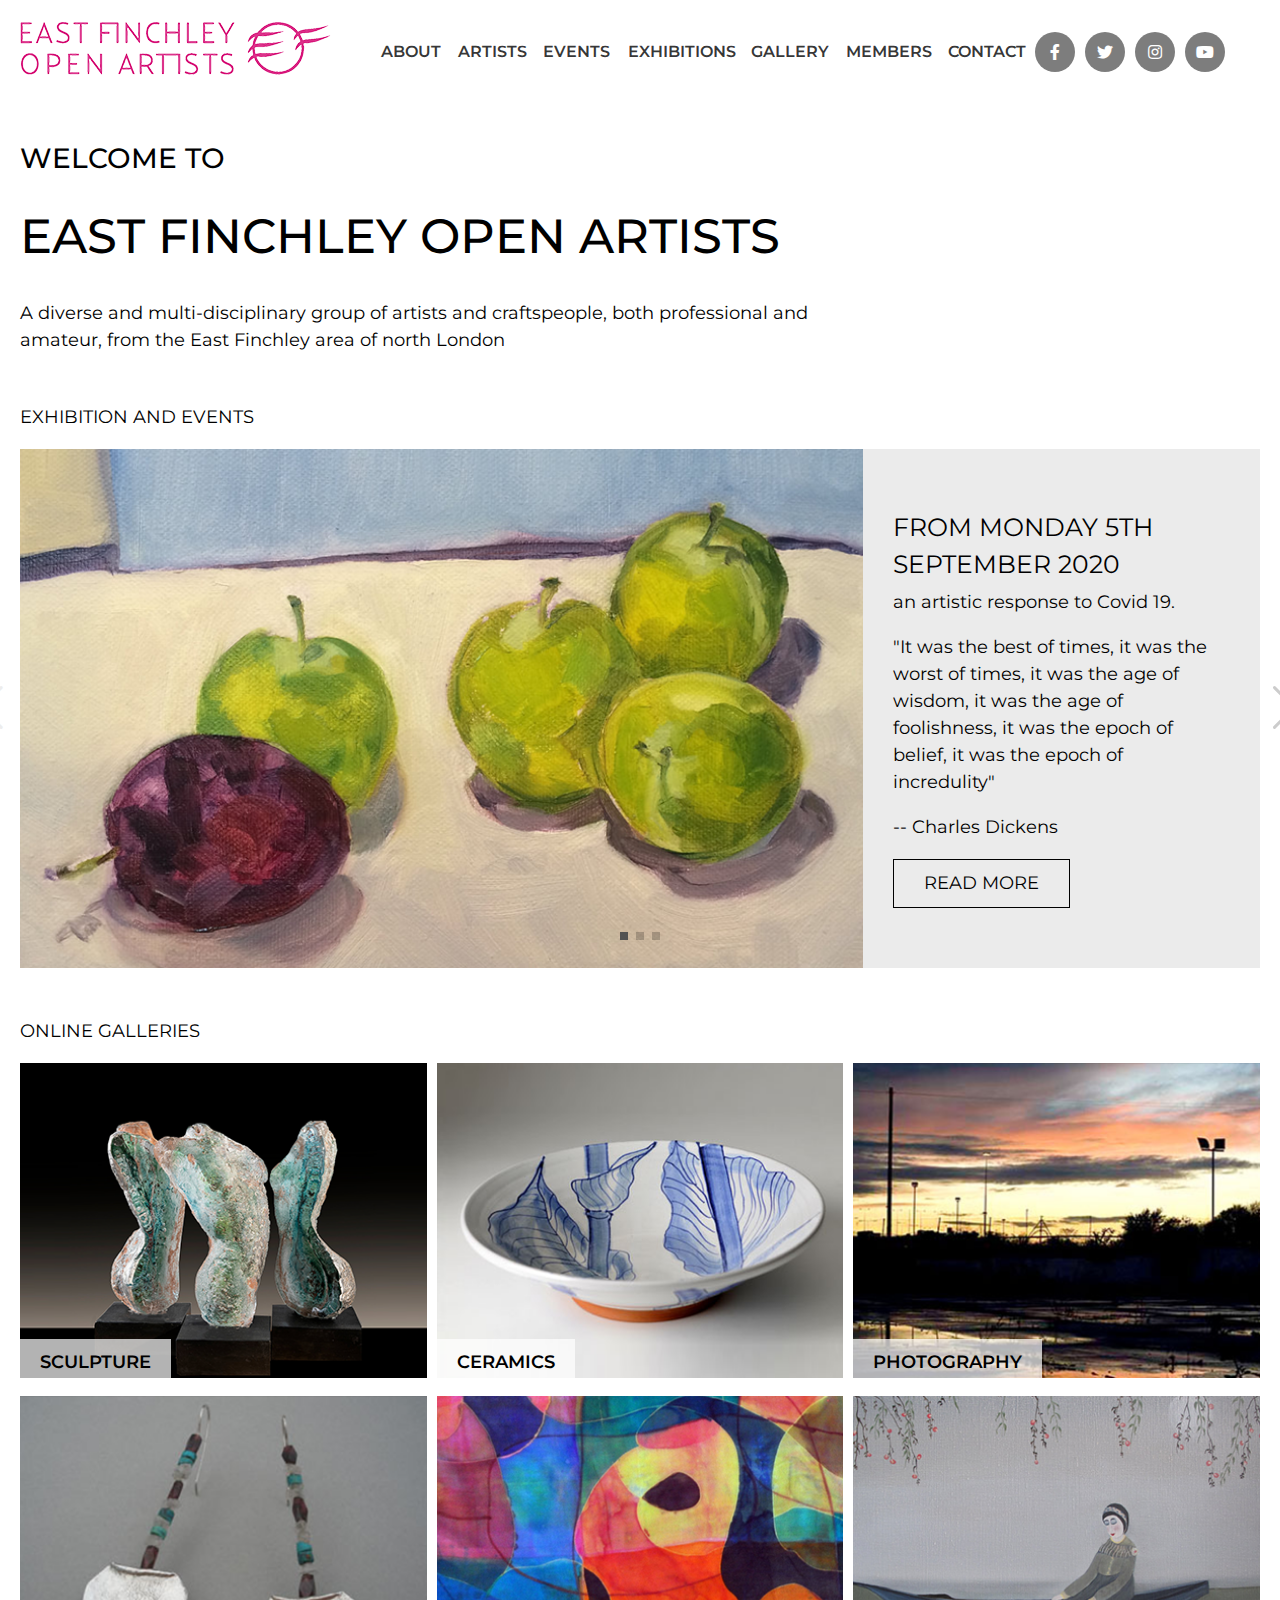
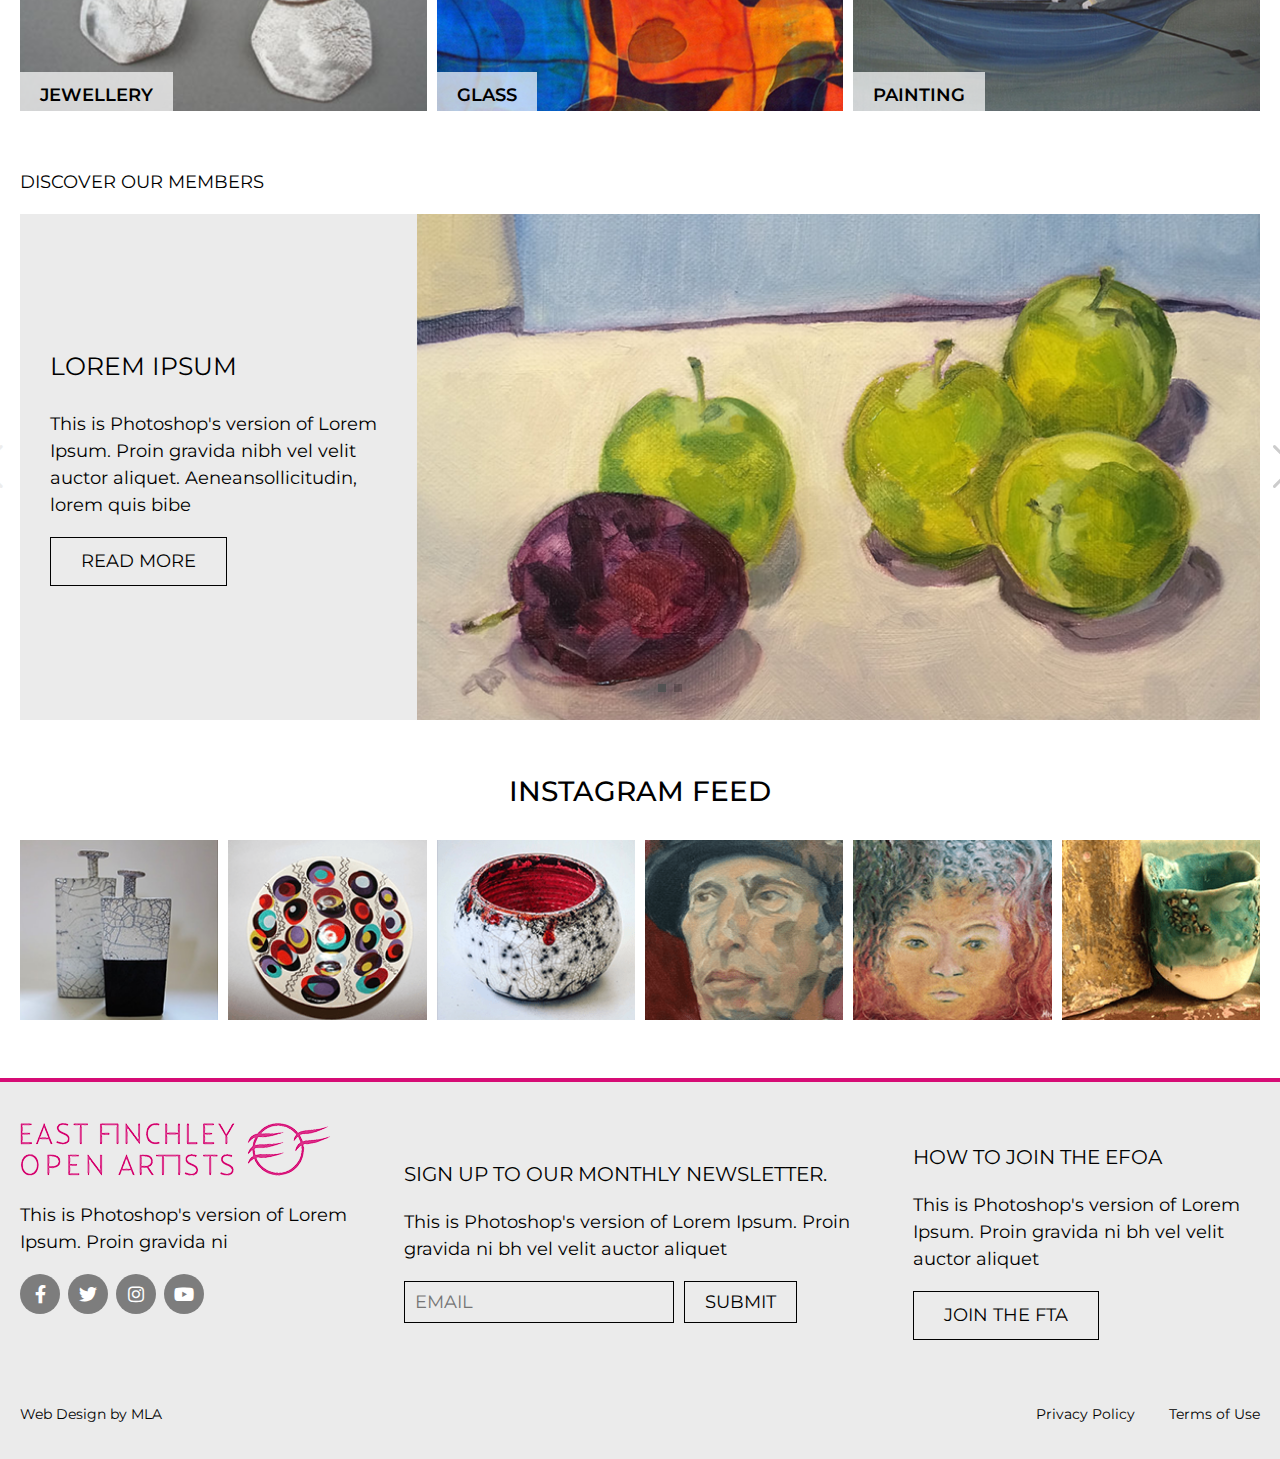
==== index.html @ 4016d1ef "first commit" ====
<!doctype html>
<html lang="en">
<head>
    <!-- Required meta tags -->
    <meta charset="utf-8">
    <meta name="viewport" content="width=device-width, initial-scale=1, shrink-to-fit=no">
    <!-- Bootstrap CSS -->
    <link href="https://fonts.googleapis.com/css2?family=Montserrat:wght@400;600;700&display=swap" rel="stylesheet">
    <link rel="stylesheet" href="https://cdnjs.cloudflare.com/ajax/libs/font-awesome/5.14.0/css/all.min.css">
    <link rel="stylesheet" href="https://unpkg.com/swiper/swiper-bundle.min.css">
    <link rel="stylesheet" href="normalize.css">
    <link rel="stylesheet" href="style.css">
    <script src="https://unpkg.com/swiper/swiper-bundle.min.js"></script>
    <title>Welcome to East Finchley Open Artists</title>
</head>

<body>
    <header class="header">
        <div class="container-xl">
            <div class="nav">
                <div class="nav__left">
                    <a href="/">
                        <img src="images/logo.png" alt="Logo">
                    </a>
                </div>
                <div class="nav__right">
                    <label id="toggleMenu" class="toggleMenu" for="menu_checkbox">
                        <svg class="svg-icon"  viewBox="0 0 20 20">
                            <path
                                d="M10,1.445c-4.726,0-8.555,3.829-8.555,8.555c0,4.725,3.829,8.555,8.555,8.555c4.725,0,8.555-3.83,8.555-8.555C18.555,5.274,14.725,1.445,10,1.445 M10,17.654c-4.221,0-7.654-3.434-7.654-7.654c0-4.221,3.433-7.654,7.654-7.654c4.222,0,7.654,3.433,7.654,7.654C17.654,14.221,14.222,17.654,10,17.654 M14.39,10c0,0.248-0.203,0.45-0.45,0.45H6.06c-0.248,0-0.45-0.203-0.45-0.45s0.203-0.45,0.45-0.45h7.879C14.187,9.55,14.39,9.752,14.39,10 M14.39,12.702c0,0.247-0.203,0.449-0.45,0.449H6.06c-0.248,0-0.45-0.202-0.45-0.449c0-0.248,0.203-0.451,0.45-0.451h7.879C14.187,12.251,14.39,12.454,14.39,12.702 M14.39,7.298c0,0.248-0.203,0.45-0.45,0.45H6.06c-0.248,0-0.45-0.203-0.45-0.45s0.203-0.45,0.45-0.45h7.879C14.187,6.848,14.39,7.051,14.39,7.298">
                            </path>
                        </svg>
                    </label>                
                    <input type="checkbox" id="menu_checkbox" class="menu_checkbox">
                    <ul class="menu main-menu">
                        <li><a href="/about.html">About</a></li>
                        <li><a href="/artist_disciplines.html">Artists</a></li>
                        <li><a href="/events.html">Events</a></li>
                        <li><a href="/exhibitions.html">Exhibitions</a></li>
                        <li><a href="/gallery.html">Gallery</a></li>
                        <li><a href="/join.html">Members</a></li>
                        <li><a href="/contact.html">Contact</a></li>  
                        <li class="social-icon"><a href="#"><i class="fab fa-facebook-f"></i></a></li>
                        <li class="social-icon"><a href="#"><i class="fab fa-twitter"></i></a></li>
                        <li class="social-icon"><a href="#"><i class="fab fa-instagram"></i></a></li>
                        <li class="social-icon"><a href="#"><i class="fab fa-youtube"></i></a></li>
                    </ul>
                    <ul class="menu social">
                        <li class="social-icon"><a href="#"><i class="fab fa-facebook-f"></i></a></li>
                        <li class="social-icon"><a href="#"><i class="fab fa-twitter"></i></a></li>
                        <li class="social-icon"><a href="#"><i class="fab fa-instagram"></i></a></li>
                        <li class="social-icon"><a href="#"><i class="fab fa-youtube"></i></a></li>
                    </ul>
                </div>
            </div>
        </div>
    </header>

    <div class="main">
        <!-- INTRO SECTION -->
       <section class="section">
            <div class="container">
                <div class="intro">
                    <h4>WELCOME TO</h4>
                    <h2>East Finchley Open Artists</h2>
                    <p>A diverse and multi-disciplinary group of artists and craftspeople, both professional and amateur, from the
                        East
                        Finchley area of north London</p>
                </div>
            </div>
       </section>

        <!-- EXHIBITION AND EVENTS -->

        <section class="section">
            <div class="container">
                <p class="t-upper">Exhibition and Events</p>
                <div class="swiper-wrap">
                    <div class="swiper-container exhibition-swiper">
                        <div class="swiper-wrapper">
                            <div class="swiper-slide">
                                <div class="slider-block">
                                    <div class="slider-img">
                                        <img src="images/e1.png" alt="">
                                        <!-- Slider arrow for mobile -->
                                        <div class="exhibition-button-next swiper-button-next show-mobile"></div>
                                        <div class="exhibition-button-prev swiper-button-prev show-mobile"></div>
                                    </div>
                                    <div class="slider-content">
                                        <div>
                                            <p class="f25 mb-5 mt-0 t-upper">from Monday
                                                5th September 2020</p>
                                            <p class="mt-0">an artistic response to Covid 19.</p>
                                            <p class="quote">"It was the best of times, it was the worst of times, it was the age of wisdom,
                                                it was the age of foolishness, it was the epoch of belief, it was the epoch of incredulity"
                                            </p>
                                            <p>-- Charles Dickens</p>
                                            <a href="#" class="button">Read More</a>
                                        </div>
                                    </div>
                                </div>
                            </div>
                            <div class="swiper-slide">
                                <div class="slider-block">
                                    <div class="slider-img">
                                        <img src="images/e1.png" alt="">
                                        <!-- Slider arrow for mobile -->
                                        <div class="exhibition-button-next swiper-button-next show-mobile"></div>
                                        <div class="exhibition-button-prev swiper-button-prev show-mobile"></div>
                                    </div>
                                    <div class="slider-content">
                                        <div>
                                            <p class="f25 mb-5 mt-0 t-upper">from Monday
                                                5th September 2020</p>
                                            <p class="mt-0">an artistic response to Covid 19.</p>
                                            <p class="quote">"It was the best of times, it was the worst of times, it was the age of wisdom,
                                                it was
                                                the age of foolishness, it was the epoch of belief, it was the epoch of incredulity"</p>
                                            <p>-- Charles Dickens</p>
                                            <a href="#" class="button">Read More</a>
                                        </div>
                                    </div>
                                </div>
                            </div>
                            <div class="swiper-slide">
                                <div class="slider-block">
                                    <div class="slider-img">
                                        <img src="images/e1.png" alt="">
                                        <!-- Slider arrow for mobile -->
                                        <div class="exhibition-button-next swiper-button-next show-mobile"></div>
                                        <div class="exhibition-button-prev swiper-button-prev show-mobile"></div>
                                    </div>
                                    <div class="slider-content">
                                        <div>
                                            <p class="f25 mb-5 mt-0 t-upper">from Monday
                                                5th September 2020</p>
                                            <p class="mt-0">an artistic response to Covid 19.</p>
                                            <p class="quote">"It was the best of times, it was the worst of times, it was the age of wisdom,
                                                it was
                                                the age of foolishness, it was the epoch of belief, it was the epoch of incredulity"</p>
                                            <p>-- Charles Dickens</p>
                                            <a href="#" class="button">Read More</a>
                                        </div>
                                    </div>
                                </div>
                            </div>                            
                        </div>
                    </div>
                    <!-- Slider arrow for tab/desktop -->
                    <div class="exhibition-button-next swiper-button-next hide-mobile"></div>
                    <div class="exhibition-button-prev swiper-button-prev hide-mobile"></div>
                    <div class="custom-pagination exhibition-pagination swiper-pagination"></div>
                </div>                
                <script>
                    var exhibition = new Swiper('.exhibition-swiper', {
                        spaceBetween: 30,
                        navigation: {
                            nextEl: '.exhibition-button-next',
                            prevEl: '.exhibition-button-prev',
                        },
                        pagination: {
                            el: '.exhibition-pagination',
                            clickable: true,
                        },
                        on: {
                            transitionStart: function() {                               
                                document.querySelector('.exhibition-button-next.show-mobile').classList.add('hide');
                                document.querySelector('.exhibition-button-prev.show-mobile').classList.add('hide');
                            },
                            transitionEnd: function() {
                                setTimeout(() => {
                                    document.querySelector('.exhibition-button-next.show-mobile').classList.remove('hide');
                                    document.querySelector('.exhibition-button-prev.show-mobile').classList.remove('hide');
                                }, 1000);
                            }
                        }
                    });
                    
                </script>
            </div>
        </section>
        
        <!-- ONLINE GALLERIES -->
        <section class="section">
            <div class="container">
                <p class="t-upper">Online Galleries</p>
                <div class="gallery-section">
                    <div class="gallery-box">
                        <img src="images/g1.png" alt="">
                        <span class="gallery-title">Sculpture</span>
                    </div>

                    <div class="gallery-box">
                        <img src="images/g2.png" alt="">
                        <span class="gallery-title">Ceramics</span>
                    </div>

                    <div class="gallery-box">
                        <img src="images/g3.png" alt="">
                        <span class="gallery-title">Photography</span>
                    </div>

                    <div class="gallery-box">
                        <img src="images/g4.png" alt="">
                        <span class="gallery-title">Jewellery</span>
                    </div>

                    <div class="gallery-box">
                        <img src="images/g5.png" alt="">
                        <span class="gallery-title">Glass</span>
                    </div>

                    <div class="gallery-box">
                        <img src="images/g6.png" alt="">
                        <span class="gallery-title">Painting</span>
                    </div>
                
                </div>
            </div>            
        </section>

        <!-- DISCOVER OUR MEMBERS -->
        <section class="section">
            <div class="container">
                <p class="t-upper">Discover Our Members</p>
                <div class="swiper-wrap">
                    <div class="swiper-container members-swiper">
                        <div class="swiper-wrapper">
                            <div class="swiper-slide">
                                <div class="slider-block row-reverse-desktop">
                                    <div class="slider-img">
                                        <img src="images/e1.png" alt="">
                                        <!-- Slider arrow for mobile -->
                                        <div class="member-swiper-next swiper-button-next show-mobile"></div>
                                        <div class="member-swiper-prev swiper-button-prev show-mobile"></div>
                                    </div>
                                    <div class="slider-content">
                                        <div>
                                            <p class="f25 mt-0 t-upper">LOREM IPSUM</p>                                            
                                            <p>This is Photoshop's version of Lorem Ipsum. Proin gravida nibh vel velit auctor aliquet. Aeneansollicitudin, lorem quis
                                            bibe</p>
                                            <a href="#" class="button">Read More</a>
                                        </div>
                                    </div>
                                </div>
                            </div>          
                            <div class="swiper-slide">
                                <div class="slider-block row-reverse-desktop">
                                    <div class="slider-img">
                                        <img src="images/e1.png" alt="">
                                        <!-- Slider arrow for mobile -->
                                        <div class="member-swiper-next swiper-button-next show-mobile"></div>
                                        <div class="member-swiper-prev swiper-button-prev show-mobile"></div>
                                    </div>
                                    <div class="slider-content">
                                        <div>
                                            <p class="f25 mt-0 t-upper">LOREM IPSUM</p>
                                            <p>This is Photoshop's version of Lorem Ipsum. Proin gravida nibh vel velit auctor aliquet.
                                                Aeneansollicitudin, lorem quis
                                                bibe</p>
                                            <a href="#" class="button">Read More</a>
                                        </div>
                                    </div>
                                </div>
                            </div>
                            
                        </div>
                    </div>
                    <div class="member-swiper-next swiper-button-next hide-mobile"></div>
                    <div class="member-swiper-prev swiper-button-prev hide-mobile"></div>
                    <div class="custom-pagination member-pagination swiper-pagination"></div>
                </div>
                <script>
                    var exhibition = new Swiper('.members-swiper', {
                        spaceBetween: 30,
                        navigation: {
                            nextEl: '.member-swiper-next',
                            prevEl: '.member-swiper-prev',
                        },
                        pagination: {
                            el: '.member-pagination',
                            clickable: true,
                        },
                        on: {
                            transitionStart: function () {
                                document.querySelector('.member-swiper-next.show-mobile').classList.add('hide');
                                document.querySelector('.member-swiper-prev.show-mobile').classList.add('hide');
                            },
                            transitionEnd: function () {
                                setTimeout(() => {
                                    document.querySelector('.member-swiper-next.show-mobile').classList.remove('hide');
                                    document.querySelector('.member-swiper-prev.show-mobile').classList.remove('hide');
                                }, 1000);
                            }
                        }
                    });
                </script>
            </div>
        </section>



        <!-- INSTAGRAM FEED -->
        <section class="section">
            <div class="instagram-feed-section">
                <div class="container">
                    <h3 class="t-upper text-center fw500">Instagram feed</h3>
            
                    <div class="instagram-feed">
                        <a href="images/i1.png"><img src="images/i1.png" alt=""></a>
                        <a href="images/i1.png"><img src="images/i2.png" alt=""></a>
                        <a href="images/i1.png"><img src="images/i3.png" alt=""></a>
                        <a href="images/i1.png"><img src="images/i4.png" alt=""></a>
                        <a href="images/i1.png"><img src="images/i5.png" alt=""></a>
                        <a href="images/i1.png"><img src="images/i6.png" alt=""></a>
                    </div>
            
                </div>
            </div>
        </section>        
    </div>

    <footer class="footer">
        <div class="container-xl d-flex justify-between flex-wrap d-mobile-block">
            <div class="footer__1">
                <a href="#"><img src="images/footer-logo.png" alt=""></a>
                <p>This is Photoshop's version of Lorem Ipsum. Proin gravida ni</p>
                <div class="social-icons">
                    <a href="#"><i class="fab fa-facebook-f"></i></a>
                    <a href="#"><i class="fab fa-twitter"></i></a>
                    <a href="#"><i class="fab fa-instagram"></i></a>
                    <a href="#"><i class="fab fa-youtube"></i></a>
                </div>
            </div>
            <div class="footer__2">
                <p class="f20 t-upper">Sign up to our monthly newsletter.</p>
                <p>This is Photoshop's version of Lorem Ipsum. Proin gravida ni bh vel velit auctor aliquet</p>
                <form action="#" class="form-flex">
                    <input type="text" required placeholder="EMAIL">
                    <button type="submit">SUBMIT</button>
                </form>
            </div>
            <div class="footer__1">
                <p class="f20 t-upper">How to join the EFOA</p>
                <p>This is Photoshop's version of Lorem Ipsum. Proin gravida ni bh vel velit auctor aliquet</p>
                <a href="#" class="button transparent-btn">Join the FTA</a>
            </div>
        </div>   
        <div class="container-xl d-flex justify-between mt-50 align-center footer__bottom">
            <div>
                <p class="copy"><a href="https://www.mlawebdesigns.co.uk" target="_blank">Web Design</a> by MLA</p>
            </div>
            <div>
                <a href="#" class="mr-30">Privacy Policy</a>
                <a href="#">Terms of Use</a>
            </div>
        </div>     
    </footer>
</body>
</html>
---- style.css ----
:root {    
    --text-size: 18px;
    --pink: #d60c75;
}

html {
  scroll-behavior: smooth;
}

body {
    font-family: 'Montserrat', sans-serif;
    font-size: var(--text-size);
}

a {
    text-decoration: none;
    color: var(--pink);
    transition: .5s;
}

a:hover {    
    color: #333;
}

img {
    max-width: 100%;
}

h1,h2,h3,h4 {
    font-weight: 500;
    text-transform: uppercase;
}

h3 {
    font-size: 28px;
}

.main {
    margin-top: 40px;
}

/* -----
SVG Icons - svgicons.sparkk.fr
----- */

.svg-icon {
  width: 1em;
  height: 1em;
}

.svg-icon path,
.svg-icon polygon,
.svg-icon rect {
  fill: #000;
}

.svg-icon circle {
  stroke: #000;
  stroke-width: 1;
}

.d-mobile-block {
    display: block;
}

.nav__left img {
    max-width: 311px;
    width: 100%;
}

.justify-between {
    justify-content: space-between;
}

.align-center {
    align-items: center;
}

.text-center {
    text-align: center !important;
}

.flex-wrap {
    flex-wrap: wrap;
}

.container {
    max-width: 1300px;
    margin: auto;
    padding-left: 20px;
    padding-right: 20px;
}

.container-xl {
    max-width: 1480px;
    margin: auto;
    padding-left: 20px;
    padding-right: 20px;
}

.content-wrap {
    max-width: 900px;
    margin: auto
}

hr {
    margin-top: 50px;
    margin-bottom: 50px;
    background-color: #ebebeb;
    height: 1px;
    border: 0;
}

hr.half {
    margin-top: 25px;
    margin-bottom: 25px;
}

.pink-hr {
    border-top: 4px solid var(--pink);
}

.pink {
    color: #d92382;
}

.spacer {
    margin-bottom: 50px;
}

.section {
    margin-bottom: 50px;
}

.nav {
    display: flex;
    justify-content: space-between;
    align-items: center;
}

.nav__left {
    padding: 20px 0;
}

.toggleMenu .svg-icon {
    width: 4rem;
    height: 4rem;
}

.menu {
    list-style: none;
    padding-left: 0;
    margin: 0;
    background-color: #ebebeb;
    position: absolute;
    width: 100%;
    left: 0;
    top: 98px;
    display: none;
    box-shadow: 0px 3px 5px 0px rgba(0,0,0,.5);
}

.menu_checkbox {
    position: absolute;
    visibility: hidden;
    z-index: -9999;
}

.menu_checkbox:checked + .menu {
    display: flex;
    flex-wrap: wrap;
    z-index: 9;
}

.menu li {
    border-top: 1px solid #dfdfdf;
    border-bottom: 1px solid #7e7e7e;
    width: 100%;
}

.menu li a {
    padding: 20px 10px;
    display: block;
    color: rgba(0,0,0,.8);
    font-weight: 600;
    font-size: 16px;
    text-transform: uppercase;
}

.menu li a:hover {
    color: var(--pink);
}

.menu li .active {
    font-weight: 700;
}

.menu li.social-icon {
    width: auto;
    padding: 10px;
    border-bottom: 0;
}

.menu li.social-icon a {
    background-color: #7d7d7d;
    width: 40px;
    height: 40px;
    display: flex;
    justify-content: center;
    align-items: center;
    border-radius: 20px;
    margin: 0  5px;
    color: #fff;
}

.menu li.social-icon a:hover {
    background-color: var(--pink);
}

.required {
    color: #e461a5;
}

.fw500 {
    font-weight: 500 !important;
}

.f20 {
    font-size: 20px;
}

.f25 {
    font-size: 25px;
}

.t-upper {
    text-transform: uppercase;
}

.mt-20 {
    margin-top: 20px !important;
}

.mb-20 {
    margin-bottom: 20px !important;
}

.mt-50 {
    margin-top: 50px;
}

.pink-list {
    margin-bottom: 0;
}

.pink-list.mt-50 {
    margin-top: 0;
}

.mr-30 {
    margin-right: 30px;
}

.mb-0 {
    margin-bottom: 0 !important;
}

.mb-5 {
    margin-bottom: 5px;
}

.mt-0 {
    margin-top: 0 !important;
}

.button {
    padding: 10px 30px;
    text-transform: uppercase;
    border: 1px solid;
    background-color: transparent;
    color: #000;
    display: inline-block;
    transition: .5s;
}

.button:hover {
    background-color: var(--pink);
    color: #fff;
}

.intro h2,
.intro h4 {
    text-transform: uppercase;
    font-weight: 500;
    line-height: 1;
}

.intro {
    max-width: 790px;
}

.intro h4 {
    font-size: 28px;
    margin-bottom: 0;
}
.intro h2 {
    font-size: 40px;   
}

.instagram-feed {
    display: block;
}

.instagram-feed img {
    width: 100%;
    height: auto;    
}

.swiper-wrap {
    position: relative;
}

.swiper-wrap .swiper-button-next,
.swiper-wrap .swiper-button-prev {
    color: #000;
}

.slider-block {
    display: block;   
}

.slider-block .slider-img {
    flex: 1;
    position: relative;
}

.slider-block .slider-img img {
    width: 100%;
    height: 100%;
    object-fit: cover;
}

.slider-block .slider-content {
    width: 100%;
    background-color: #ebebeb;
    display: block;   
    padding: 20px;    
}

.gallery-section {
    display: block;    
}

.gallery-box {
    position: relative;
}

.gallery-box img {
    width: 100%;
    height: 315px;
    object-fit: cover;
}

.gallery-title {
    text-transform: uppercase;
    font-weight: 600;
    padding: 10px 20px;
    color: #000;
    background-color: rgba(255,255,255,.7);
    position: absolute;
    bottom: 0;
    left: 0;
    display: inline-block;
}

.breadcrumbs {
    display: flex;
    margin-bottom: 40px;
}

.breadcrumbs * {
    color: #585858;
}

.breadcrumbs .seperator {
    margin: 0 5px;
}

ul.pink-list {
    list-style: none;
    padding-left: 0;
}

.pink-list.site-menu a {
    color: #333;
}

ul.pink-list li {
    margin-bottom: 1.5em;
    position: relative;
    padding-left: 40px;
    padding-right: 20px;
}

ul.pink-list li::before {
    content: '';
    display: inline-block;
    width: 11px;
    height: 11px;
    border-radius: 50%;
    background-color: var(--pink);
    position: absolute;
    left: 0;
    top: 7px;    
}

.fig {
    display: none;
}

.page-title {
    font-size: 38px;  
    line-height: 1.2;  
}

.page-head-link {
    margin-top: 30px;
}

.page-head-link a {
    font-weight: 600;
    color: #585858;
    text-transform: uppercase;
    margin-right: 30px;
}

.page-head-link a:hover {
    color: var(--pink);
}

.page-head-link a:last-child {
    margin-right: 0;
}

.big-text {
    font-size: 28px;
}

.page-image img {
    width: 100%;
}

.form-inputs label {
    text-transform: uppercase;
    color: #000;
    font-weight: 500;
}

.form-inputs .span2,
.form-inputs .span3,
.form-inputs .spanfw {
    margin-bottom: 20px;
}

.form-inputs textarea,
.form-inputs input[type="text"],
.form-inputs input[type="email"] {
    width: 100%;
    background-color: #ebebeb;
    color: #000000;
    border: 1px solid #ebebeb;
    font-weight: 600;
    font-size: 16px;
    padding: 15px;
}

.checkbox {
    display: flex;
    align-items: top;
}

.checkbox input {
    margin-top: 7px;
    margin-right: 10px;
}

.form-inputs textarea {
    min-height: 200px;
}

form button {
    padding: 10px 30px;
    text-transform: uppercase;
    background-color: #fff;
    border: 1px solid #000;
    margin-top: 40px;
    margin-bottom: 40px;
}

.archive-item {    
    position: relative;
    justify-content: center;
}

.archive-item:not(:last-child) {
    padding-bottom: 1.5em;
    margin-bottom: 1.5em;
    border-bottom: 1px solid #eee;
}

.archive-img {
    max-width: 382px;
    width: 100%;
    height: 312px;
    margin: auto;
}


.archive-dark .archive-img {
    padding-top: 20px;
    width: 100%;
   
}

.archive-img img {
    width: 100%;
    height: 100%;
    object-fit: cover;
    display: block;
    object-fit: cover;
}

.archive-content {
    text-align: center;
    font-size: 16px;
    padding: 20px;
}

.archive-dark .archive-item {
    background-color: #ebebeb;
}

.archive-content .readmore-2 {
    color: #585858;
    position: relative;
    padding-left: 50px;
}

.archive-content .readmore-2::before {
    content: '';
    width: 40px;
    height: 2px;
    background-color: #dc328a;
    position: absolute;
    left: 0;
    top: 50%;
    transform: translateY(-50%);
}

.event-date {
    display: flex;
}

.event-date .start {
    margin-right: 40px;
}

.grid {
    display: grid;
    grid-gap: 20px;
}

.grid-2 {
    grid-template-columns: 1fr;
}

.grid-3 {
    grid-template-columns: 1fr;
}

.grid__inner {
    position: relative;
}

.grid__inner a {
    color: #000;
}

.grid__inner img {
    width: 100%;
    max-height: 310px;
    object-fit: cover;
    display: block;
}

.grid__inner p {
    margin: 0;
    text-transform: uppercase;
    font-weight: 600;
    padding: 5px 10px;
    background-color: #e3e3e3;
}

.artist_block {
    background-color: #ebebeb;
    font-size: 14px;
    position: relative;
    padding: 10px;
}

.artist_block p.f14 {
    height: 105px;
    overflow: hidden;
}

.artist__name {
    font-size: 18px;
    text-transform: uppercase;
    margin-top: 0;
}

.artist_block img {
    position: block; 
    width: 100%;   
}

.artist_block .artist__link {
    position: relative;
    color: #585858;
    display: flex;
    align-items: center;
}

.artist_block .artist__link::before {
    content: '';
    width: 40px;
    margin-right: 10px;
    height: 2px;
    background-color: #dc328a;
    display: inline-block;
}

.artist__content {
    font-size: 16px;
}

.artist__content-top {
    margin-bottom: 40px;
}

.inline-social {
    display: flex;
    align-items: center;
}

.inline-social span {
    width: 25px;
    height: 25px;
    background-color: #7d7d7d;
    color: #fff;
    display: flex;
    justify-content: center;
    align-items: center;
    margin-right: 1em;
    border-radius: 50%;
}

.has-border-bottom {
    margin-bottom: 1em;
    padding-bottom: 1em;
    border-bottom: 1px solid #777;
}

.indented p:not(:first-of-type) {
    font-size: 16px;
    padding-left: 1em;
}

.grid-gallery {
    display: grid;
    grid-gap: 5px;
    grid-template-columns: repeat(auto-fit, minmax(100px, 1fr));
    grid-auto-rows: 75px;
    grid-auto-flow: dense;
}

/* clear fix */
.grid:after {
    content: '';
    display: block;
    clear: both;
}

/* ---- .grid-item ---- */

.grid-sizer,
.grid-item {
    width: 100%;
}

.grid-item {
    float: left;
    padding: 10px;
    box-sizing: border-box;
}

.grid-item img {
    display: block;
    max-width: 100%;
    margin: auto;
    width: 100%;
}

.img-fluid img {
    width: 100%;
}

.gmap {
    position: relative;
    padding-bottom: 55%; // This is the aspect ratio
    height: 0;
    overflow: hidden;
}
.gmap iframe {
    position: absolute;
    top: 0;
    left: 0;
    width: 100% !important;
    height: 100% !important;
}

p.bordered {
    margin-bottom: 1em;
    padding-bottom: 1em;
    border-bottom: 1px solid #ebebeb;
}

.fig__top {
    display: block;
    justify-content: space-between;
}

.fig__top-right {
    display: flex;
    justify-content: space-between;
}

.fig__bot {
    display: none;
}

.mr-20 {
    margin-right: 20px;
}

.sep {
    margin: 0 5px;
}

.fancybox-bg {
    background-color: #fff;
}

.fancybox-caption {
    color: #000;
    background: transparent !important;
}

.fancybox-navigation .fancybox-button {
    color: #e04897 !important;
    background: transparent;
    font-size: 30px;
}

.artist__img {
    flex: 1;
    margin-bottom: 20px;
}

.artist__img img {
    margin: auto;
    display: block;
}

.artist__content {
    flex: 2;
}

.archive-list {
    margin-top: 20px;
}

.swiper-button-next, .swiper-button-prev {
    top: 50%;
}

.show-mobile {
    display: block !important;
}

.show-mobile.hide {
    display: none !important;
    visibility: hidden;
    opacity: 0;
}

.hide-mobile {
    display: none !important;
}

.menu.social {
    display: none;
}

.custom-pagination.swiper-pagination {
    bottom: 20px;
    right: 30px;
    z-index: 9999;
}

.custom-pagination .swiper-pagination-bullet {
    border-radius: 0;
    margin: 0 2px;
}

.custom-pagination .swiper-pagination-bullet:focus {
    outline: none;
}

.custom-pagination .swiper-pagination-bullet-active {
    background-color: #525252;
}

.artist.d-flex {
    display: block;
}

.archive-content h3 {
    margin-top: 0;
}

.d-flex-md {
    display: block;
}

@media ( min-width: 600px ) {    
    .artist.d-flex {
        display: flex;
    }
    .grid-3 {
        grid-template-columns: 1fr 1fr;
    }
    .mr-30-xs {
        margin-right: 30px;
    }
}

@media ( min-width: 600px ) {
    .grid-3 {
        grid-template-columns: 1fr 1fr 1fr;
    }
    .swiper-button-next, .swiper-button-prev {
        top: 30%;
    }
    .show-mobile {
        display: none !important;
    }
    .hide-mobile {
        display: block !important;
    }
    .instagram-feed img {
        width: 100%;
        height: 180px;
        object-fit: cover;
    }
    .grid-sizer,
    .grid-item {
        width: 33.333%;
    }
    .intro h2 {
        font-size: 48px;        
    }
    .gallery-section {
        display: grid;
        grid-template-columns: 1fr 1fr;
        grid-gap: 10px;
    }
    .fig__top {
        display: flex;
        justify-content: space-between;
    }
    .fig__bot {
        display: block;
    }
    .instagram-feed {
        display: grid;
        grid-template-columns: repeat(3,1fr);
        justify-content: space-between;
        align-items: center;
        grid-gap: 10px;
    }
    .artist_block {        
        padding: 10px 10px 10px 260px;
    }
    .artist_block img {
        position: absolute;
        left: 0;
        width: 240px;
        height: 100%;
        object-fit: cover;
        top: 0;
    }
    .mr-30-md {
        margin-right: 30px;
    }

    .archive-item {
        display: flex;        
    }

    .archive-img {
        margin-top: 0;
        margin-bottom: 0;
    }

    .archive-content {
        flex: 1;
        padding-left: 40px;
        text-align: left;
        padding-right: 20x;
    }

    .archive-dark .archive-img {
        padding-top: 0;
        max-width: 100%;
        flex: 1;
    }    

    .archive-item:not(:last-child) {
        padding-bottom: 0;
    }

    .d-flex-md {
        display: flex;
    }

    .flex-half > div {
        width: 50%;
        display: flex;
        flex-direction: column;
        justify-content: center;
        align-items: center;        
    }

    .two-columns {
        display: flex;
        flex-wrap: wrap;
    }

    .left-col {
        padding-right: 100px;
        flex: 1;
    }

    .archive-dark .archive-content {
        flex: 2;
        padding-left: 20px;
    }

    .archive-content h3 {
        padding-top: 20px;
    }

    .archive-content {
        padding: 0;
    }

    .right-col {
        width: 40%;
    }
}

@media ( min-width: 992px ) {
    .archive-dark .archive-img {
        
    }
    .archive-dark .archive-content {
       
    }
}

@media ( min-width: 1200px ) {

    .member-pagination.swiper-pagination {
        right: auto;
        left: 30px;
    }

    .swiper-button-next, .swiper-button-prev {
        top: 50%;
    }

    .archive-list {
        margin-top: 0;
    }

    .page-title {
        font-size: 48px;
        line-height: 1;
    }

    .page-head-link {
        margin-top: 0;
    }
    
    .pr-50 {
        padding-right: 50px;
    }
    .d-flex {
        display: flex;
    }
    .two-cols {
        flex-wrap: wrap;
    }
    .two-cols > * {
        width: 50%;
    }
    .w25p {
        width: 25%;
        padding-right: 40px;
    }
    .w25p:last-child {
        padding-right: 0;
    }
    .w65p {
        width: 65%;
    }
    .w35p {
        width: 35%;
    }
    .toggleMenu {
        display: none;
    }
    .menu {
        background-color: transparent;
        display: flex;
        position: relative;
        top: initial;
        align-items: center;
        box-shadow: none;
        justify-content: flex-end;
    }
    .menu li {
        border: 0;
        width: auto;
    }

    .menu li:not(.social-icon) a {
        padding-left: 5%;
        padding-right: 5%;
    }

    .menu li.social-icon {
        width: auto;
        padding: 0;
    }

    .main-menu .social-icon {
        display: none;
    }

    .nav {
        justify-content: space-between;
        flex-wrap: wrap;
    }

    .nav__left {
        width: 315px;
    }

    .nav__right {
        display: flex;
        align-items: center;   
        padding: 20px;     
        width: calc(100% - 330px);
        flex-wrap: wrap;
    }

    .menu.main-menu {
        width: calc(100% - 210px);
        justify-content: space-around;
    }

    .menu.main-menu a {
        padding-left: 8px;
        padding-right: 8px;
    }

    .menu.social {
        display: flex;
        width: 200px;
    }

    .slider-block {
        display: flex;
        flex-wrap: wrap;    
    }
    .slider-block .slider-content {
        width: 32%;
        display: flex;
        align-items: center;
        padding: 60px 30px;
    }

    .gallery-section {
        grid-template-columns: 1fr 1fr 1fr;
    }

    .row-reverse-desktop {
        flex-direction: row-reverse;
    }

    .swiper-wrap .swiper-button-next {
        right: -40px;
    }

    .swiper-wrap .swiper-button-prev {
        left: -40px;
    }

    .swiper-wrap .swiper-button-next,
    .swiper-wrap .swiper-button-prev {
        color: #cccccc;
    }

    .instagram-feed {        
        grid-template-columns: repeat(6,1fr);        
    } 
    
    .page-header.d-flex {
        display: flex;
        align-items: center;
        justify-content: space-between;
    }

    .page-header.d-flex.align-items-end {
        align-items: flex-end;
    }
    
    .d-flex.justify-content-between {
        justify-content: space-between;
    }

    .contact-form-wrap {
        display: flex;
    }
    .contact-form {
        flex: 1;
        padding-right: 50px;
    }
    .form-inputs {
        display: flex;
        flex-wrap: wrap;
        justify-content: space-between;
    }

    .form-inputs .span2 {
        width: 48%;        
    }

    .form-inputs .span3 {
        width: 31%;        
    }

    .form-inputs .spanfw {
        width: 100%;        
    }

    .form-inputs textarea,
    .form-inputs input[type="text"],
    .form-inputs input[type="email"] {
        width: 100%;        
    }    

    .grid-2 {
        grid-template-columns: 1fr 1fr;
    }

    .grid-3 {
        grid-template-columns: 1fr 1fr 1fr;
    }

    .d-flex-md {
        display: block;
    }

    .flex-half > div {
        display: block;
        width: 100%;
    }
    
}








.footer {
    border-top: 4px solid var(--pink);
    padding: 40px 0 0 0;
    background: #ebebeb;
    margin-top: 50px;
}

.footer a {
    color: #000;
}


.form-flex {
    width: 100%;
    display: block;
}

.form-flex input[type="text"],
.form-flex input[type="email"] {
    padding: 10px;
    margin-right: 10px;
    border: 1px solid #000;    
    background-color: transparent;
}

.footer__2 {    
    margin: 60px auto;
}

.form-flex button {
    padding: 10px 20px;
    background-color: transparent;
    cursor: pointer;
    color: #000;
    border: 1px solid #000;
    margin: 0;
    transition: .5s;
}

.form-flex button:hover {
    background-color: var(--pink);
    color: #fff;
}

.footer__bottom * {
    font-size: 14px;
    padding-bottom: 20px;
}

.footer__bottom .copy {
    padding-bottom: 0;
}

.social-icons {
    display: flex;
}

.social-icons a {
    background-color: #7d7d7d;
    margin-right: 8px;
    color: #fff;
    width: 40px;
    height: 40px;
    display: flex;
    justify-content: center;
    align-items: center;
    border-radius: 20px;
    transition: .5s;
}

.social-icons a:hover {
    background-color: var(--pink);
}

.social-icons a:last-child {
    margin-right: 0;
}

@media ( min-width: 1200px ) {
    .form-flex {
        display: flex;
    }

    .footer__1 {
        width: 28%;
    }

    .footer__2 {
        width: 38%;
        margin: auto;
    }

    .form-flex input {    
        margin-bottom: 0;
    }

}
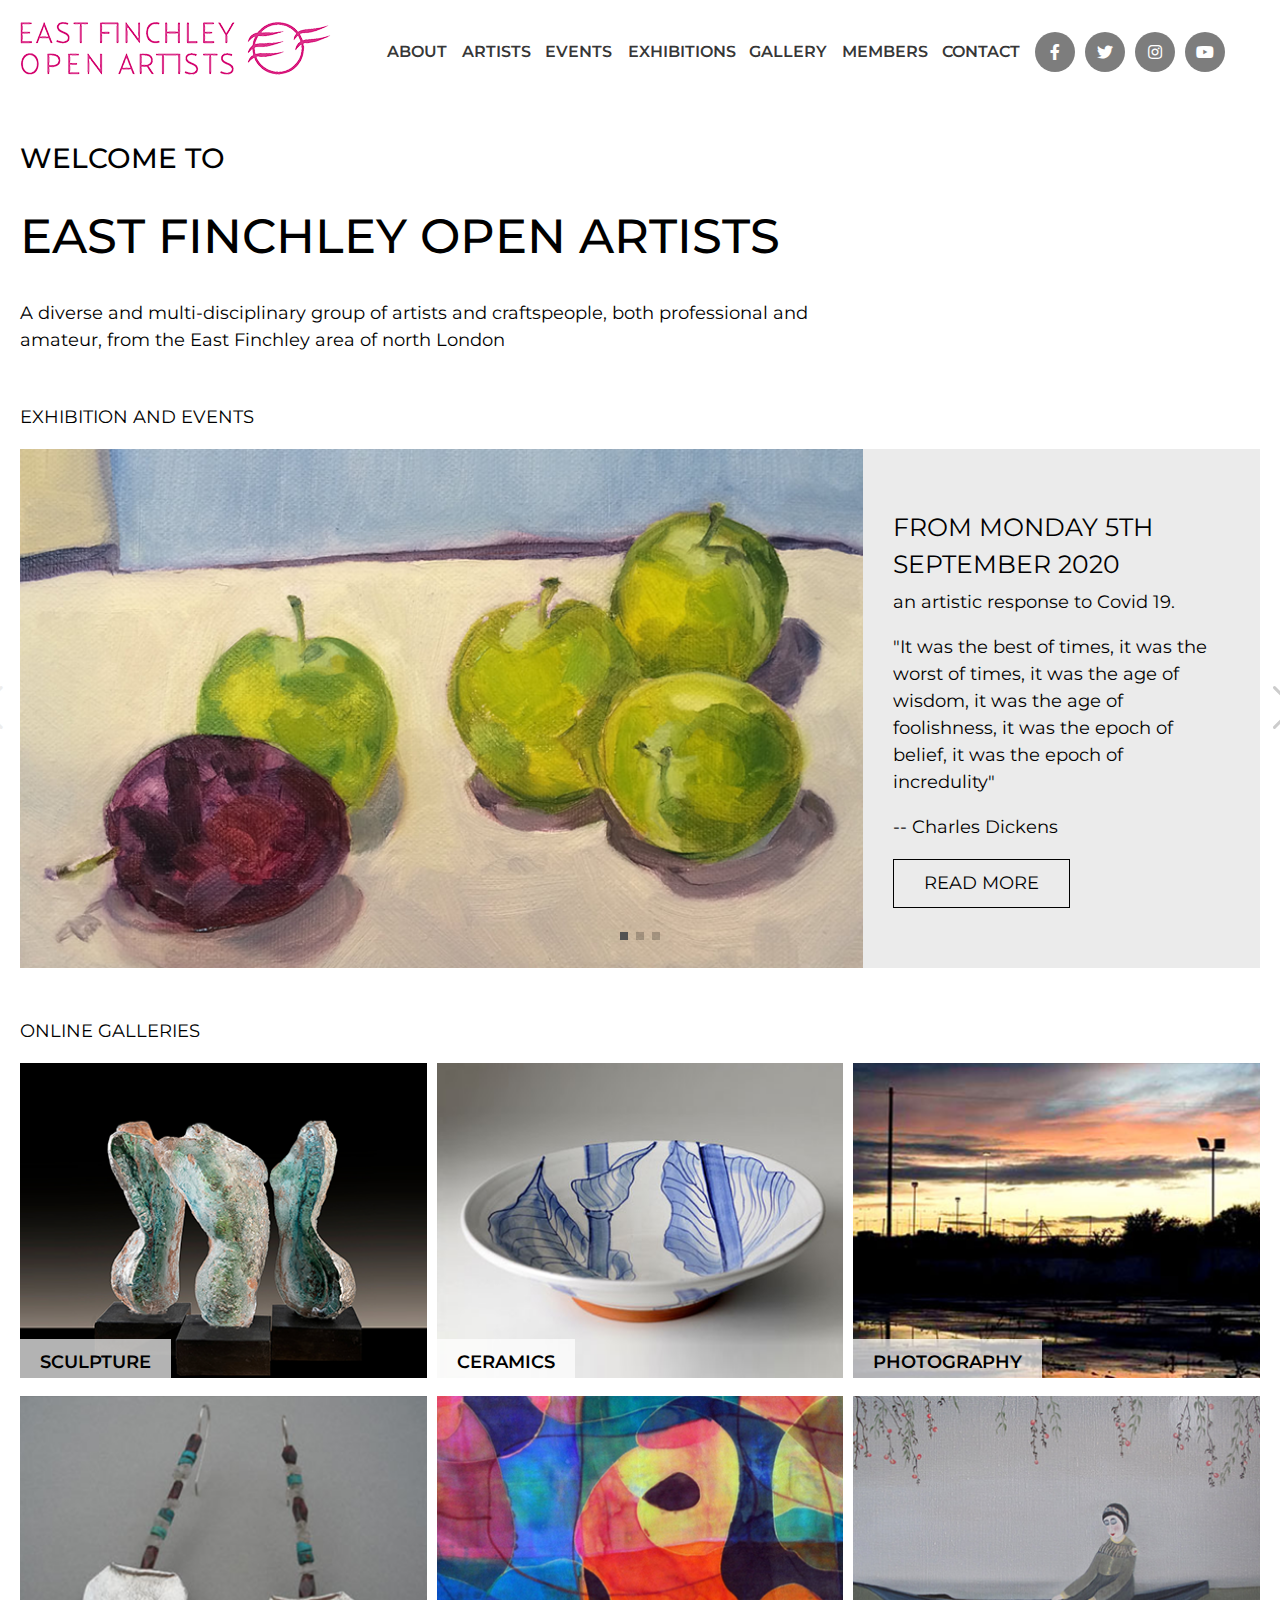
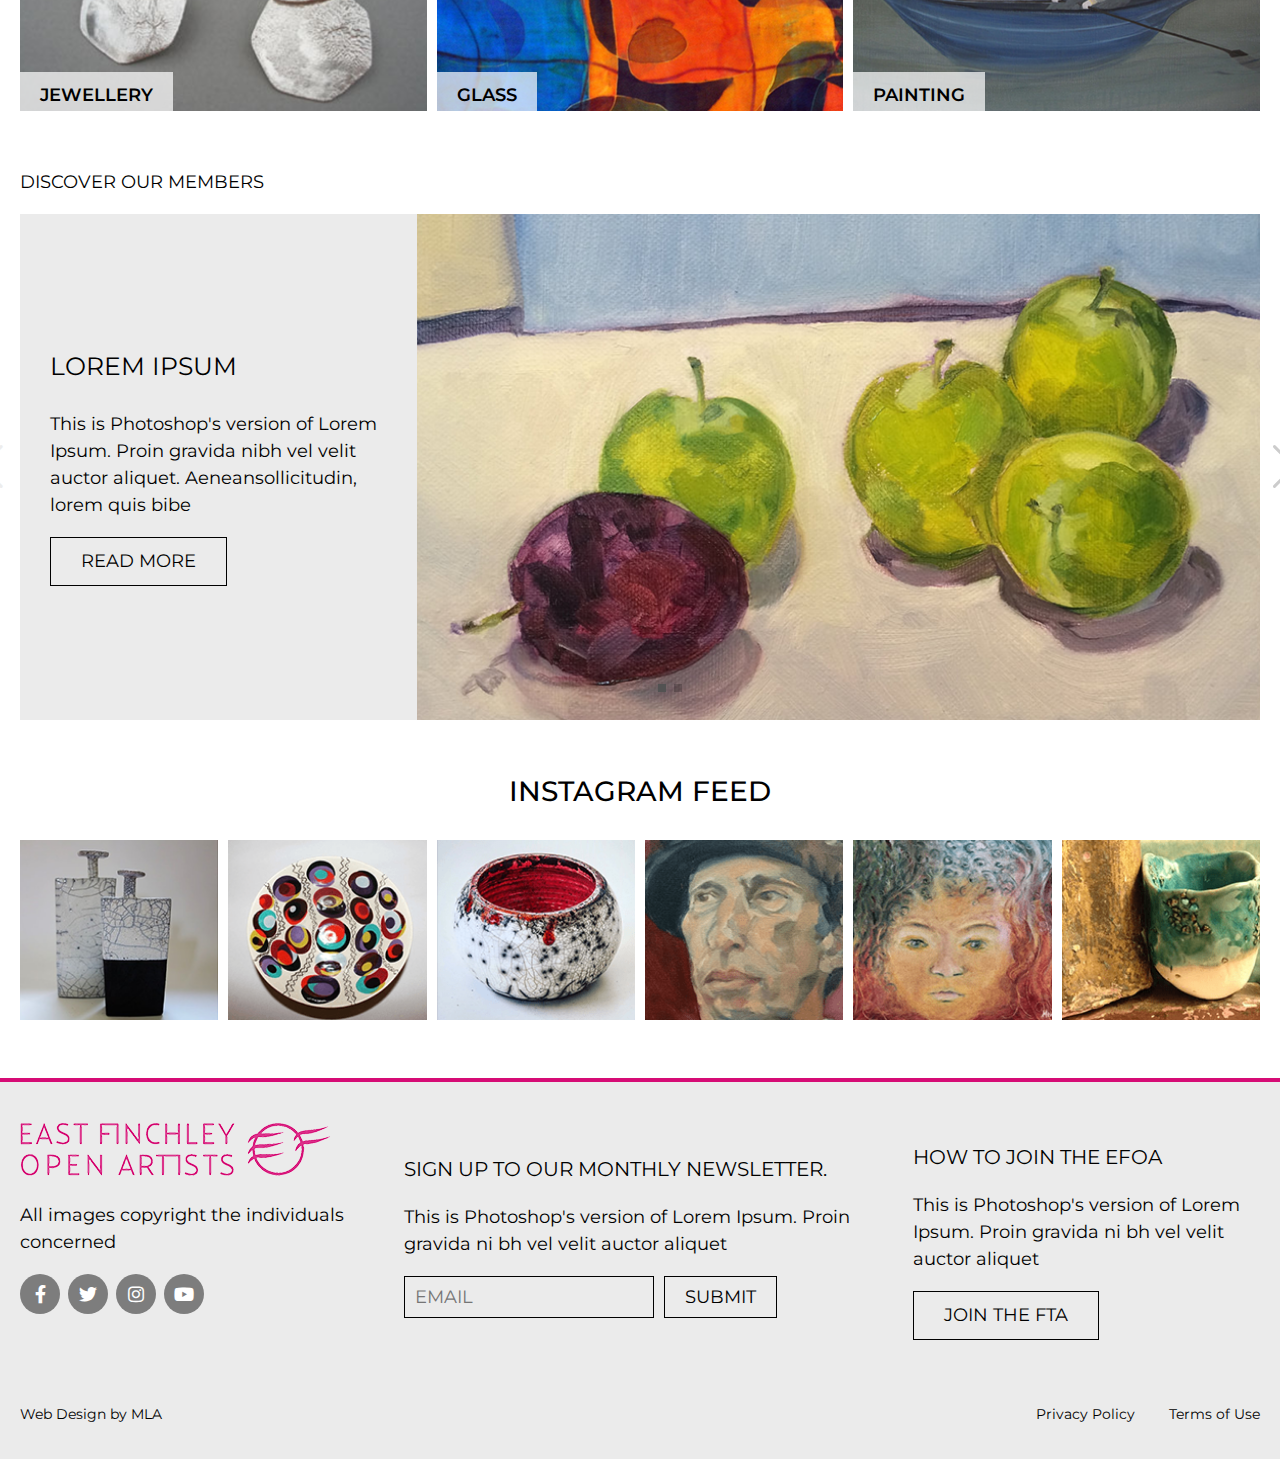
==== commit 39f0dbf6: "new fixes" ====
--- a/index.html
+++ b/index.html
@@ -158,6 +158,10 @@
                             nextEl: '.exhibition-button-next',
                             prevEl: '.exhibition-button-prev',
                         },
+                        autoplay: {
+                            delay: 3500,
+                            disableOnInteraction: false,
+                        },
                         pagination: {
                             el: '.exhibition-pagination',
                             clickable: true,
@@ -277,6 +281,10 @@
                             nextEl: '.member-swiper-next',
                             prevEl: '.member-swiper-prev',
                         },
+                        autoplay: {
+                            delay: 3500,
+                            disableOnInteraction: false,
+                        },
                         pagination: {
                             el: '.member-pagination',
                             clickable: true,
@@ -324,7 +332,7 @@
         <div class="container-xl d-flex justify-between flex-wrap d-mobile-block">
             <div class="footer__1">
                 <a href="#"><img src="images/footer-logo.png" alt=""></a>
-                <p>This is Photoshop's version of Lorem Ipsum. Proin gravida ni</p>
+                <p>All images copyright the individuals concerned</p>
                 <div class="social-icons">
                     <a href="#"><i class="fab fa-facebook-f"></i></a>
                     <a href="#"><i class="fab fa-twitter"></i></a>
@@ -336,7 +344,7 @@
                 <p class="f20 t-upper">Sign up to our monthly newsletter.</p>
                 <p>This is Photoshop's version of Lorem Ipsum. Proin gravida ni bh vel velit auctor aliquet</p>
                 <form action="#" class="form-flex">
-                    <input type="text" required placeholder="EMAIL">
+                    <input type="email" required placeholder="EMAIL">
                     <button type="submit">SUBMIT</button>
                 </form>
             </div>
--- a/style.css
+++ b/style.css
@@ -39,6 +39,10 @@
     margin-top: 40px;
 }
 
+.content {
+    margin-bottom: 40px;
+}
+
 /* -----
 SVG Icons - svgicons.sparkk.fr
 ----- */
@@ -80,8 +84,17 @@
     text-align: center !important;
 }
 
+.text-justify {
+    text-align: justify !important;
+}
+
 .flex-wrap {
     flex-wrap: wrap;
+}
+
+.ml-auto {
+    margin-left: auto;
+    display: block;
 }
 
 .container {
@@ -432,6 +445,8 @@
     color: #585858;
     text-transform: uppercase;
     margin-right: 30px;
+    padding-bottom: 15px;
+    display: inline-block;
 }
 
 .page-head-link a:hover {
@@ -444,6 +459,10 @@
 
 .big-text {
     font-size: 28px;
+}
+
+.page-image {
+    margin-top: 30px;
 }
 
 .page-image img {
@@ -500,10 +519,6 @@
 .archive-item {    
     position: relative;
     justify-content: center;
-}
-
-.archive-item:not(:last-child) {
-    padding-bottom: 1.5em;
     margin-bottom: 1.5em;
     border-bottom: 1px solid #eee;
 }
@@ -511,15 +526,13 @@
 .archive-img {
     max-width: 382px;
     width: 100%;
-    height: 312px;
+    height: auto;
     margin: auto;
 }
-
 
 .archive-dark .archive-img {
     padding-top: 20px;
     width: 100%;
-   
 }
 
 .archive-img img {
@@ -843,6 +856,14 @@
     display: block;
 }
 
+.flex-row > div {
+    flex: 1;
+}
+
+.flex-4 {
+    display: block;
+}
+
 @media ( min-width: 600px ) {    
     .artist.d-flex {
         display: flex;
@@ -852,6 +873,16 @@
     }
     .mr-30-xs {
         margin-right: 30px;
+    }
+
+    .flex-4 {
+        display: flex;
+        flex-wrap: wrap;
+        justify-content: space-between;
+    }
+
+    .flex-4-item {
+        width: 46%;
     }
 }
 
@@ -924,10 +955,15 @@
     }
 
     .archive-content {
-        flex: 1;
-        padding-left: 40px;
+        flex: 1;       
         text-align: left;
-        padding-right: 20x;
+        padding: 0 20px 0 40px;
+        display: flex;
+        align-items: center;
+    }
+
+    .archive-content p:last-child {
+        margin-bottom: 0;
     }
 
     .archive-dark .archive-img {
@@ -936,10 +972,6 @@
         flex: 1;
     }    
 
-    .archive-item:not(:last-child) {
-        padding-bottom: 0;
-    }
-
     .d-flex-md {
         display: flex;
     }
@@ -968,15 +1000,18 @@
     }
 
     .archive-content h3 {
-        padding-top: 20px;
-    }
-
-    .archive-content {
-        padding: 0;
+        
     }
 
     .right-col {
         width: 40%;
+    }
+
+    .archive-img {
+        max-width: 382px;
+        width: 100%;
+        height: 312px;
+        margin: 0 auto;
     }
 }
 
@@ -987,9 +1022,17 @@
     .archive-dark .archive-content {
        
     }
+
+    .flex-4-item {
+        width: 30%;
+    }
 }
 
 @media ( min-width: 1200px ) {
+
+    .flex-4-item {
+        width: 22%;
+    }
 
     .member-pagination.swiper-pagination {
         right: auto;
@@ -1088,7 +1131,7 @@
 
     .menu.main-menu {
         width: calc(100% - 210px);
-        justify-content: space-around;
+        justify-content: space-evenly;
     }
 
     .menu.main-menu a {
@@ -1231,6 +1274,12 @@
     margin-right: 10px;
     border: 1px solid #000;    
     background-color: transparent;
+}
+
+.form-flex input[type="email"] {
+    max-width: 250px;
+    width: 100%;
+    margin-bottom: 10px;
 }
 
 .footer__2 {    
@@ -1245,6 +1294,7 @@
     border: 1px solid #000;
     margin: 0;
     transition: .5s;
+    margin-bottom: 10px;
 }
 
 .form-flex button:hover {
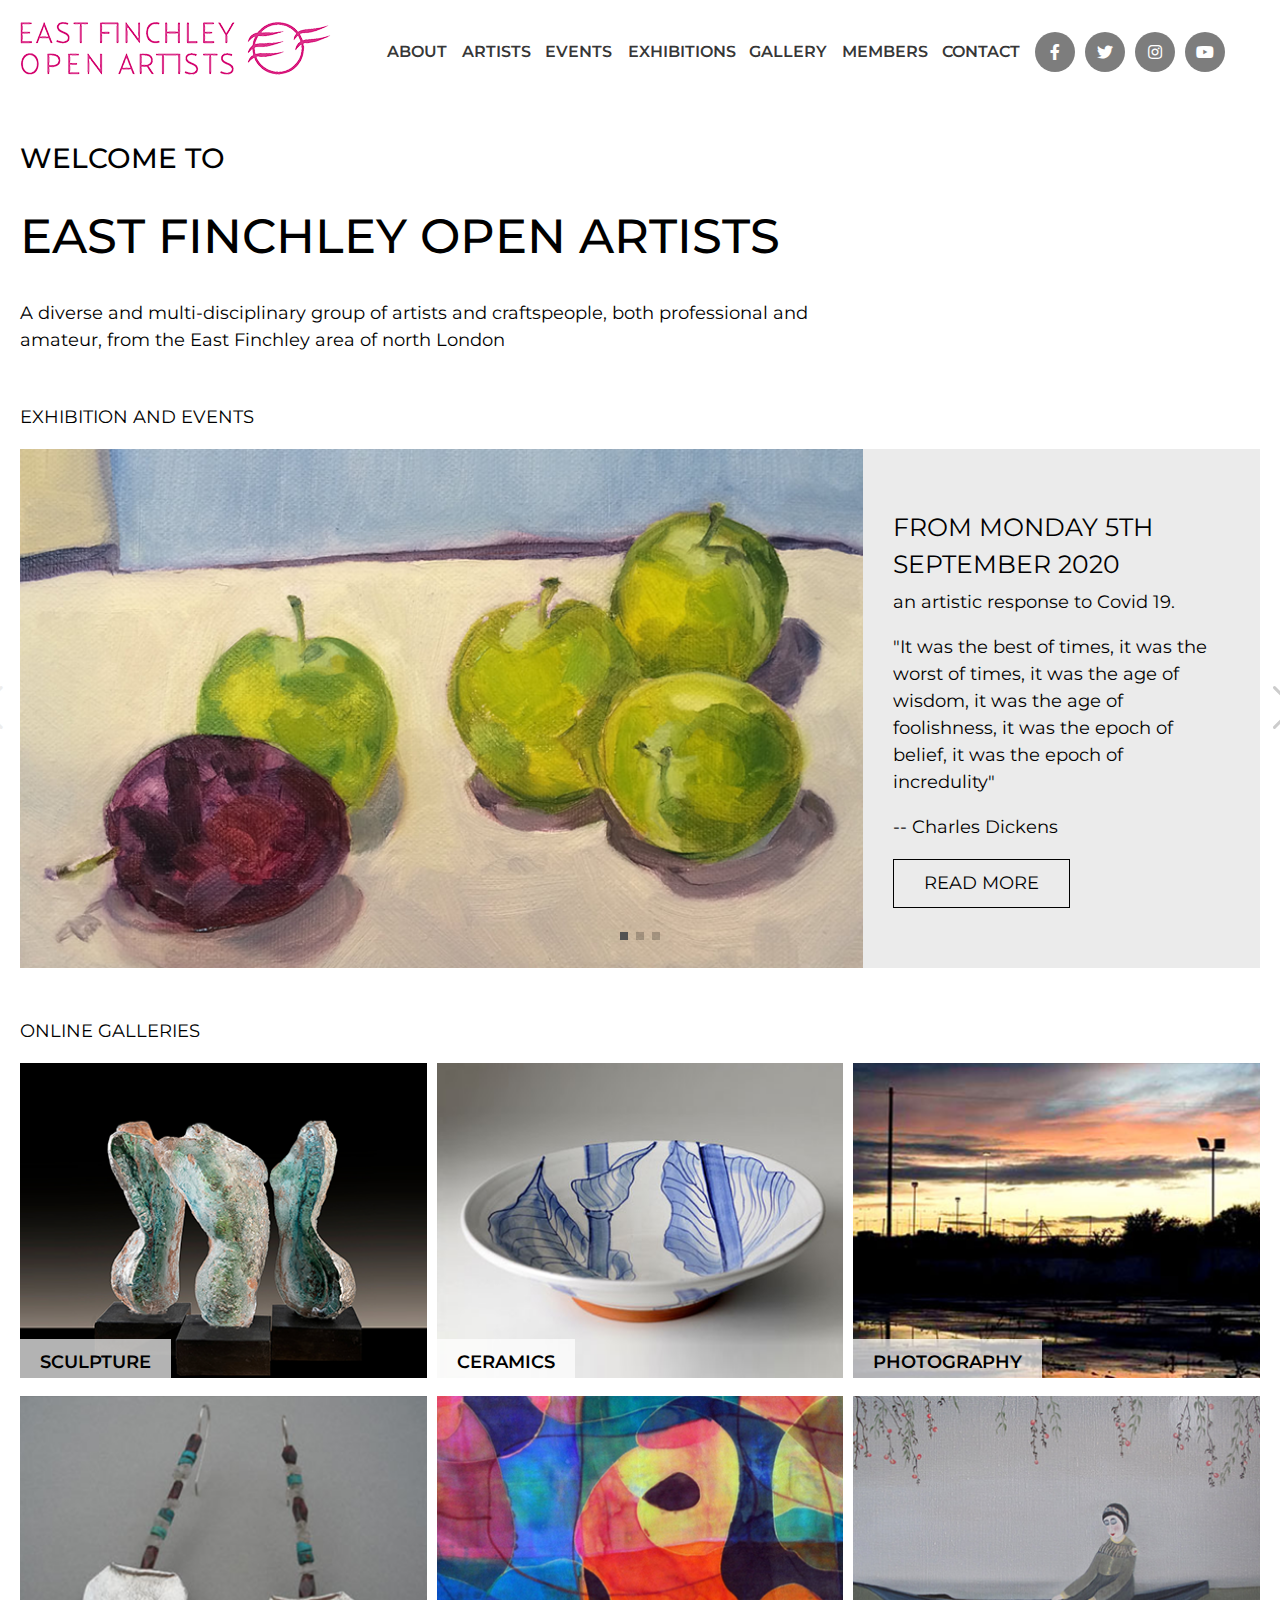
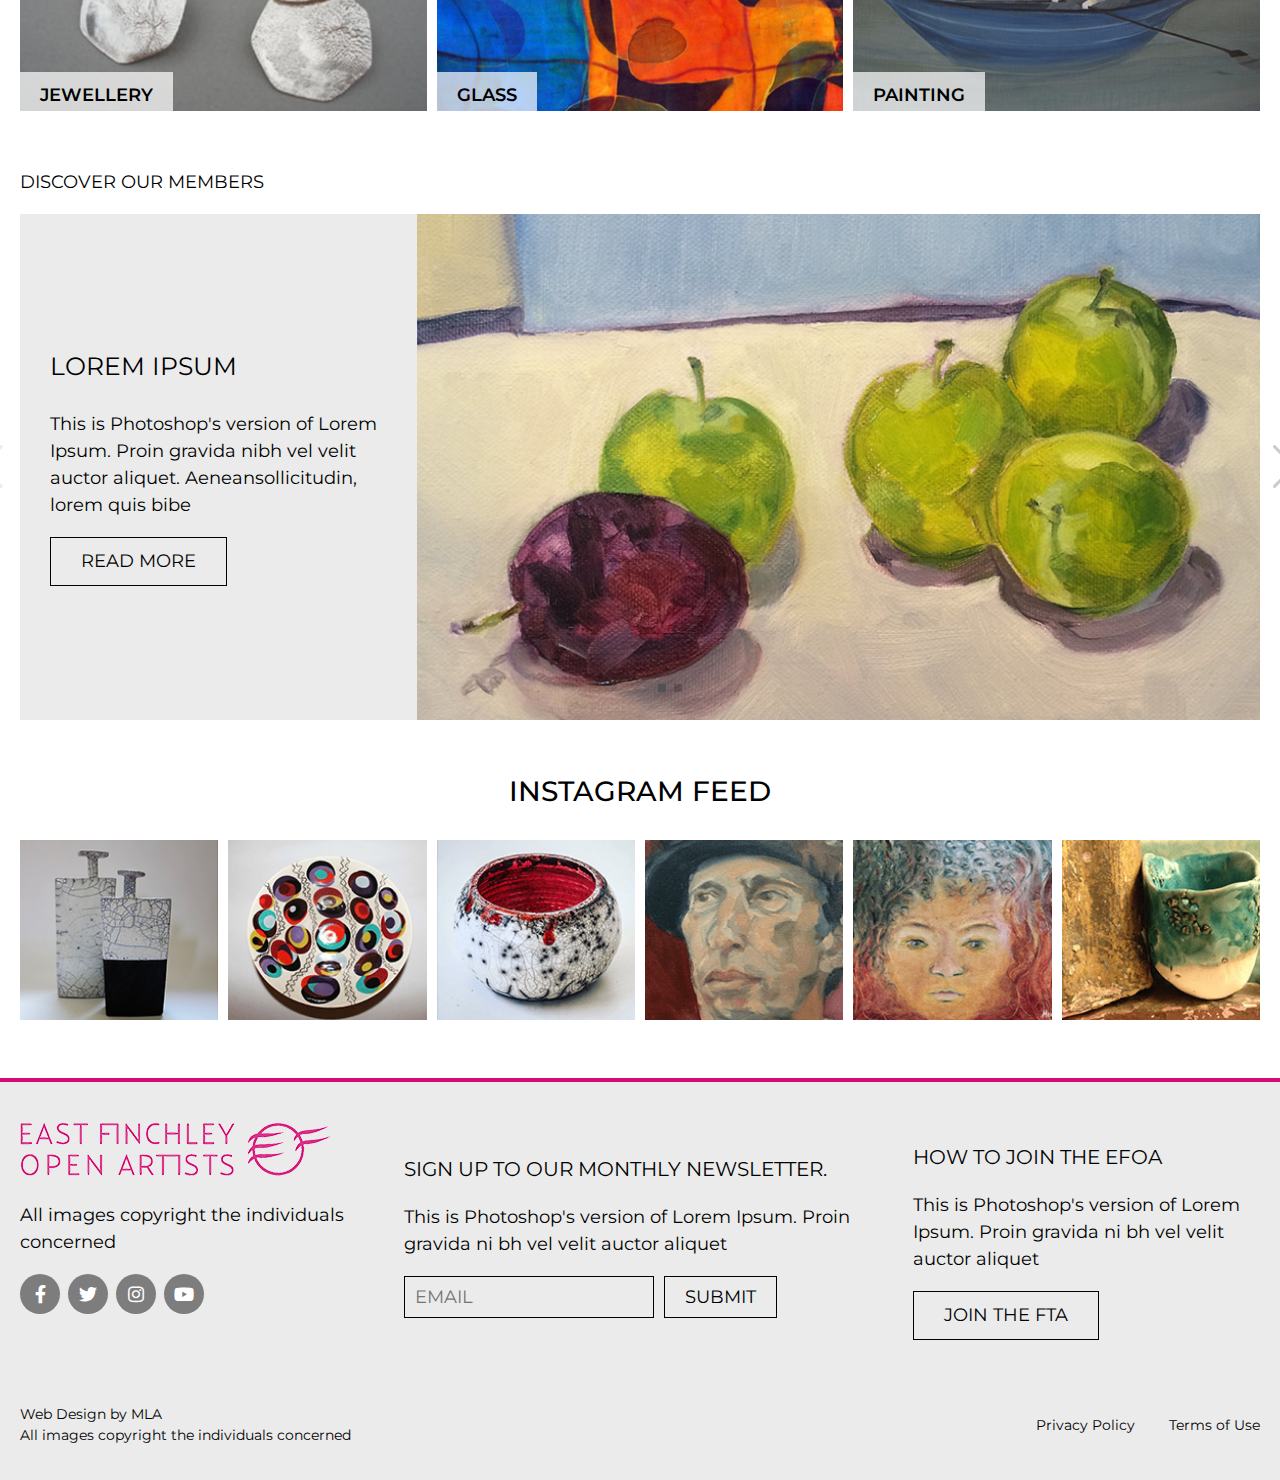
==== commit 348a453e: "new fixes" ====
--- a/index.html
+++ b/index.html
@@ -329,10 +329,12 @@
     </div>
 
     <footer class="footer">
-        <div class="container-xl d-flex justify-between flex-wrap d-mobile-block">
-            <div class="footer__1">
-                <a href="#"><img src="images/footer-logo.png" alt=""></a>
-                <p>All images copyright the individuals concerned</p>
+        <div class="container-xl d-flex justify-between flex-wrap d-mobile-block footer-grid">
+            <div class="footer__1 span2">
+                <div class="hide-mobile">
+                    <a href="#"><img src="images/footer-logo.png" alt=""></a>
+                    <p>All images copyright the individuals concerned</p>
+                </div>
                 <div class="social-icons">
                     <a href="#"><i class="fab fa-facebook-f"></i></a>
                     <a href="#"><i class="fab fa-twitter"></i></a>
@@ -342,7 +344,7 @@
             </div>
             <div class="footer__2">
                 <p class="f20 t-upper">Sign up to our monthly newsletter.</p>
-                <p>This is Photoshop's version of Lorem Ipsum. Proin gravida ni bh vel velit auctor aliquet</p>
+                <p class="hide-mobile">This is Photoshop's version of Lorem Ipsum. Proin gravida ni bh vel velit auctor aliquet</p>
                 <form action="#" class="form-flex">
                     <input type="email" required placeholder="EMAIL">
                     <button type="submit">SUBMIT</button>
@@ -350,13 +352,14 @@
             </div>
             <div class="footer__1">
                 <p class="f20 t-upper">How to join the EFOA</p>
-                <p>This is Photoshop's version of Lorem Ipsum. Proin gravida ni bh vel velit auctor aliquet</p>
+                <p class="hide-mobile">This is Photoshop's version of Lorem Ipsum. Proin gravida ni bh vel velit auctor aliquet</p>
                 <a href="#" class="button transparent-btn">Join the FTA</a>
             </div>
         </div>   
         <div class="container-xl d-flex justify-between mt-50 align-center footer__bottom">
             <div>
-                <p class="copy"><a href="https://www.mlawebdesigns.co.uk" target="_blank">Web Design</a> by MLA</p>
+                <p class="copy mb-0"><a href="https://www.mlawebdesigns.co.uk" target="_blank">Web Design</a> by MLA</p>
+                <p class="copy mt-0">All images copyright the individuals concerned</p>
             </div>
             <div>
                 <a href="#" class="mr-30">Privacy Policy</a>
--- a/style.css
+++ b/style.css
@@ -449,6 +449,10 @@
     display: inline-block;
 }
 
+.page-head-link a:last-child {
+    padding-bottom: 0;
+}
+
 .page-head-link a:hover {
     color: var(--pink);
 }
@@ -862,6 +866,10 @@
 
 .flex-4 {
     display: block;
+}
+
+.page-header.d-flex > div {
+    flex: 1;
 }
 
 @media ( min-width: 600px ) {    
@@ -1354,4 +1362,70 @@
         margin-bottom: 0;
     }
 
+}
+
+@media ( max-width: 1199px ) {
+    .footer__1 .social-icons {
+        justify-content: center;
+    }  
+    .footer__1.span2 {
+        display: flex;
+    }
+
+    .footer-grid {
+        display: grid;
+        grid-template-columns: 1fr 1fr;
+        grid-gap: 20px;
+    }
+
+    .footer-grid .span2 {
+        grid-column: span 2;
+        display: flex; 
+    }
+
+    .footer-grid .span2 > div {
+        flex: 1;
+    }
+
+    .footer__2 {
+        margin: auto;
+    }
+}
+
+@media ( max-width: 599px ) {      
+
+    .footer .f20 {
+        font-size: 14px;
+    }
+
+    .form-flex input[type="text"], .form-flex input[type="email"],
+    .footer .button, .footer button {
+        font-size: 14px;
+    }
+
+    .footer .button {
+        padding: 10px;
+        width: 100%;
+        text-align: center;
+    }        
+
+    .footer__bottom.mt-50 {
+        margin-top: 20px;
+    }
+
+    .footer__bottom > div:first-child {
+        padding-bottom: 0;
+    }
+
+    .copy {
+        margin-bottom: 0;
+    }
+
+    .copy a {
+        padding-bottom: 0;
+    }
+
+    .footer {
+        padding-top: 20px;
+    }
 }